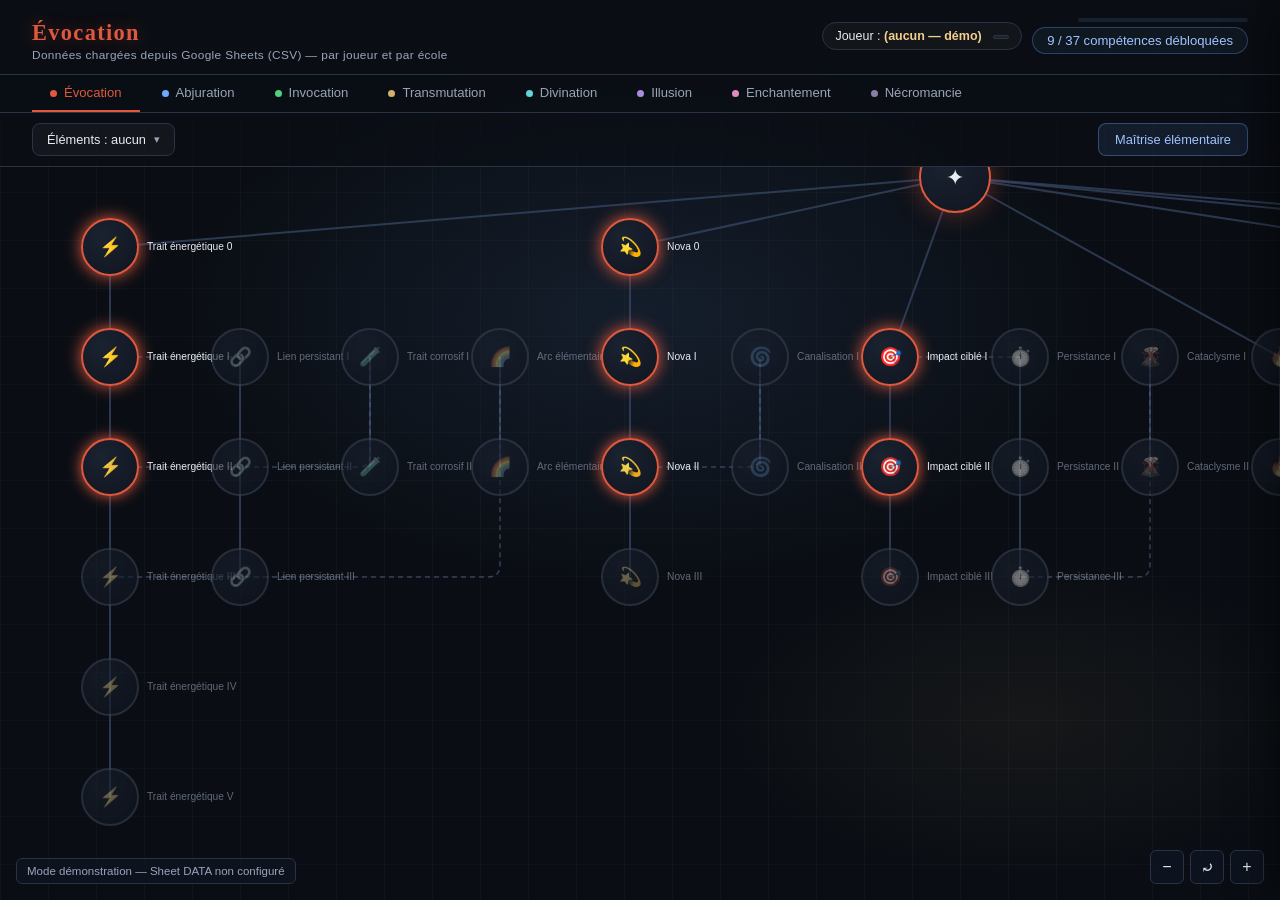
==== index.html @ 25a78785 "Add files via upload" ====
<!DOCTYPE html>
<html lang="fr">
<head>
<meta charset="UTF-8">
<meta name="viewport" content="width=device-width, initial-scale=1.0">
<title>Arbre de compétences — Écoles de magie</title>
<link rel="stylesheet" href="style.css">
</head>

<body>

<div id="app">
  <div id="bg-glow"></div>
  <div id="bg-grid"></div>

  <header>
    <div class="title-block">
      <h1 id="header-title">Écoles de Magie</h1>
      <div class="subtitle">Données chargées depuis Google Sheets (CSV) — par joueur et par école</div>
    </div>
    <div class="right-block">
      <div class="player-chip">
        Joueur : <strong id="player-name">—</strong>
        <span id="player-class-badge"></span>
      </div>
      <div class="points-block">
        <div class="points-bar-wrap"><div class="points-bar-fill" id="points-bar-fill"></div></div>
        <div class="points" id="points-display">— points disponibles</div>
      </div>
    </div>
  </header>

  <div id="school-tabs"></div>

  <div id="element-bar">
    <div id="element-select-wrap">
      <button id="element-select-btn">
        <span id="element-select-label">Éléments : aucun</span>
        <span class="caret">▾</span>
      </button>
      <div id="element-dropdown"></div>
    </div>
    <button id="mastery-toggle-btn">Maîtrise élémentaire</button>
  </div>

  <div id="canvas-wrap">
    <div id="tree-canvas">
      <svg id="links"></svg>
    </div>
  </div>

  <div id="mastery-view"></div>

  <div id="source-status">Chargement des données…</div>

  <div id="zoom-controls">
    <button id="zoom-out" title="Zoom -">−</button>
    <button id="zoom-reset" title="Réinitialiser">⤾</button>
    <button id="zoom-in" title="Zoom +">+</button>
  </div>
</div>

<div id="overlay"></div>

<aside id="panel">
  <button id="panel-close">✕</button>
  <div class="panel-head">
    <div class="panel-rank" id="panel-rank">RANK – —</div>
    <div class="panel-tier" id="panel-tier">Palier —</div>
    <h2 class="panel-title" id="panel-title">—</h2>
  </div>
  <div class="panel-body" id="panel-body"></div>
  <div class="panel-footer" id="panel-footer"></div>
</aside>

<script src="config.js"></script>
<script src="app.js"></script>

</body>
</html>
---- style.css ----
:root{
    --bg-0:#0a0e14;
    --bg-1:#0f1520;
    --line-dim:#2a3344;
    --gold:#d4af6a;
    --gold-bright:#f3cf8e;
    --arcane:#6fa8ff;
    --arcane-glow:#9fc4ff;
    --locked:#3a4253;
    --text-0:#e8ecf3;
    --text-1:#9aa4b8;
    --panel-bg:#10141d;
    --danger:#e08a8a;
  }
  *{box-sizing:border-box;}
  html,body{
    margin:0;
    padding:0;
    background:var(--bg-0);
    color:var(--text-0);
    font-family:'Spectral', Georgia, serif;
    overflow:hidden;
    height:100%;
    width:100%;
  }

  #app{
    position:relative;
    width:100vw;
    height:100vh;
  }

  #bg-glow{
    position:absolute; inset:0;
    background:
      radial-gradient(ellipse 60% 50% at 50% 35%, rgba(111,168,255,0.10), transparent 60%),
      radial-gradient(ellipse 40% 30% at 80% 80%, rgba(212,175,106,0.06), transparent 60%),
      var(--bg-0);
    z-index:0;
    transition:background 0.4s ease;
  }
  #bg-grid{
    position:absolute; inset:0;
    background-image:
      linear-gradient(rgba(255,255,255,0.025) 1px, transparent 1px),
      linear-gradient(90deg, rgba(255,255,255,0.025) 1px, transparent 1px);
    background-size:48px 48px;
    z-index:0;
    pointer-events:none;
  }

  header{
    position:relative;
    z-index:5;
    display:flex;
    align-items:baseline;
    justify-content:space-between;
    padding:18px 32px 0;
    border-bottom:1px solid var(--line-dim);
    background:linear-gradient(to bottom, rgba(10,14,20,0.92), rgba(10,14,20,0.75));
    flex-wrap:wrap;
    gap:10px;
  }
  header .title-block{ display:flex; flex-direction:column; gap:2px; padding-bottom:12px; }
  header h1{
    font-family:'Cinzel', 'Spectral', Georgia, serif;
    font-size:1.4rem;
    letter-spacing:0.06em;
    margin:0;
    color:var(--gold-bright);
    text-shadow:0 0 18px rgba(212,175,106,0.35);
    font-weight:600;
    transition:color 0.3s ease, text-shadow 0.3s ease;
  }
  header .subtitle{
    font-size:0.74rem;
    color:var(--text-1);
    letter-spacing:0.03em;
    font-family:'Inter', sans-serif;
  }
  header .right-block{
    display:flex;
    align-items:center;
    gap:10px;
    padding-bottom:12px;
    flex-wrap:wrap;
  }
  header .player-chip{
    font-family:'Inter', sans-serif;
    font-size:0.78rem;
    color:var(--text-0);
    border:1px solid var(--line-dim);
    padding:6px 12px;
    border-radius:999px;
    background:rgba(255,255,255,0.03);
    white-space:nowrap;
  }
  header .player-chip strong{ color:var(--gold-bright); font-weight:600; }
  #player-class-badge{
    display:inline-block; font-size:0.68rem; color:var(--text-1);
    background:rgba(255,255,255,0.06); border:1px solid var(--line-dim);
    border-radius:4px; padding:1px 7px; margin-left:8px; vertical-align:middle;
  }
  .points-block{ display:flex; flex-direction:column; gap:5px; align-items:flex-end; }
  .points-bar-wrap{ width:170px; height:4px; background:rgba(111,168,255,0.12); border-radius:999px; overflow:hidden; }
  .points-bar-fill{ height:100%; border-radius:999px; background:var(--arcane-glow); transition:width 0.4s ease, background 0.3s ease; width:0%; }
  .points-bar-fill.almost-full{ background:#e0c46a; }
  .points-bar-fill.full{ background:#e08a8a; }
  header .points{
    font-family:'Inter', sans-serif;
    font-size:0.82rem;
    color:var(--arcane-glow);
    border:1px solid rgba(111,168,255,0.3);
    padding:5px 14px;
    border-radius:999px;
    background:rgba(111,168,255,0.06);
    white-space:nowrap;
  }
  header .points.budget-warning{ color:#e0c46a; border-color:rgba(224,196,106,0.4); background:rgba(224,196,106,0.06); }
  header .points.budget-full{ color:#e08a8a; border-color:rgba(224,138,138,0.4); background:rgba(224,138,138,0.06); }

  .node.budget-locked{ opacity:0.4; filter:saturate(0.2); cursor:not-allowed; }
  .node.budget-locked::after{
    content:'🔒'; position:absolute; top:-8px; right:-8px;
    font-size:0.7rem; background:var(--bg-0); border-radius:50%; padding:1px 3px; pointer-events:none;
  }
  .node.budget-locked:hover{ transform:translate(-50%,-50%) scale(1.0) !important; }

  .mj-toast{
    position:fixed; bottom:60px; left:50%; transform:translateX(-50%) translateY(20px);
    background:rgba(15,21,32,0.96); border:1px solid var(--line-dim); color:var(--text-0);
    font-family:'Inter',sans-serif; font-size:0.85rem; padding:10px 20px; border-radius:10px;
    opacity:0; pointer-events:none; transition:opacity 0.2s ease, transform 0.2s ease; z-index:99;
    box-shadow:0 4px 20px rgba(0,0,0,0.5);
  }
  .mj-toast.show{ opacity:1; transform:translateX(-50%) translateY(0); }
  .mj-toast.success{ border-color:rgba(138,200,138,0.5); color:#a8d8a8; }
  .mj-toast.error{ border-color:rgba(224,138,138,0.5); color:#e0b0b0; }
  .mj-toast.warn{ border-color:rgba(212,175,106,0.5); color:#d4c08a; }

  /* School tabs */
  #school-tabs{
    display:flex;
    gap:4px;
    padding:0 32px;
    border-bottom:1px solid var(--line-dim);
    background:rgba(10,14,20,0.85);
    z-index:5;
    position:relative;
    overflow-x:auto;
  }
  .school-tab{
    font-family:'Inter', sans-serif;
    font-size:0.82rem;
    color:var(--text-1);
    padding:10px 18px;
    cursor:pointer;
    border-bottom:2.5px solid transparent;
    white-space:nowrap;
    transition:color 0.2s ease, border-color 0.2s ease;
    user-select:none;
  }
  .school-tab .dot{
    display:inline-block;
    width:7px; height:7px;
    border-radius:50%;
    margin-right:7px;
    vertical-align:middle;
  }
  .school-tab:hover{ color:var(--text-0); }
  .school-tab.active{
    color:var(--text-0);
  }

  /* Element selection bar */
  #element-bar{
    display:flex;
    align-items:center;
    justify-content:space-between;
    gap:12px;
    padding:10px 32px;
    border-bottom:1px solid var(--line-dim);
    background:rgba(10,14,20,0.7);
    position:relative;
    z-index:6;
    flex-wrap:wrap;
  }
  #element-select-wrap{ position:relative; }
  #element-select-btn{
    font-family:'Inter', sans-serif;
    font-size:0.8rem;
    color:var(--text-0);
    background:rgba(255,255,255,0.04);
    border:1px solid var(--line-dim);
    border-radius:8px;
    padding:8px 14px;
    cursor:pointer;
    display:flex;
    align-items:center;
    gap:8px;
  }
  #element-select-btn:hover{ border-color:var(--text-1); }
  #element-select-btn .caret{ font-size:0.7rem; color:var(--text-1); }
  #element-dropdown{
    position:absolute;
    top:calc(100% + 6px);
    left:0;
    min-width:220px;
    background:var(--panel-bg);
    border:1px solid var(--line-dim);
    border-radius:10px;
    box-shadow:0 12px 30px rgba(0,0,0,0.5);
    padding:8px;
    display:none;
    flex-direction:column;
    gap:2px;
    z-index:20;
  }
  #element-dropdown.open{ display:flex; }
  #element-menu-warning{
    font-family:'Inter', sans-serif;
    font-size:0.72rem;
    color:#e08a8a;
    background:rgba(224,138,138,0.1);
    border:1px solid rgba(224,138,138,0.3);
    border-radius:6px;
    padding:7px 10px;
    margin-top:4px;
    display:none;
    line-height:1.4;
  }
  #element-menu-warning.show{ display:block; }
  .element-option{
    display:flex;
    align-items:center;
    gap:10px;
    padding:8px 10px;
    border-radius:6px;
    cursor:pointer;
    font-family:'Inter', sans-serif;
    font-size:0.82rem;
    color:var(--text-0);
    user-select:none;
  }
  .element-option:hover{ background:rgba(255,255,255,0.05); }
  .element-option .dot{
    width:9px; height:9px;
    border-radius:50%;
    flex-shrink:0;
  }
  .element-option .check{
    margin-left:auto;
    width:16px; height:16px;
    border-radius:4px;
    border:1.5px solid var(--line-dim);
    display:flex;
    align-items:center;
    justify-content:center;
    font-size:0.65rem;
    color:transparent;
    flex-shrink:0;
  }
  .element-option.selected .check{
    background:var(--text-0);
    color:var(--bg-0);
    border-color:var(--text-0);
  }

  #mastery-toggle-btn{
    font-family:'Inter', sans-serif;
    font-size:0.8rem;
    color:var(--arcane-glow);
    background:rgba(111,168,255,0.1);
    border:1px solid rgba(111,168,255,0.35);
    border-radius:8px;
    padding:8px 16px;
    cursor:pointer;
    white-space:nowrap;
  }
  #mastery-toggle-btn:hover{ background:rgba(111,168,255,0.18); }
  #mastery-toggle-btn.active{ background:rgba(111,168,255,0.28); color:var(--text-0); }

  /* Mastery view (replaces canvas-wrap when active) */
  #mastery-view{
    display:none;
    position:relative;
    width:100%;
    height:calc(100% - 168px);
    overflow-y:auto;
    z-index:2;
    padding:24px 32px 60px;
  }
  #mastery-view.open{ display:block; }
  #canvas-wrap.hidden{ display:none; }

  .mastery-empty{
    color:var(--text-1);
    font-family:'Inter', sans-serif;
    font-size:0.9rem;
    text-align:center;
    margin-top:60px;
  }

  .mastery-branch-select{
    margin-bottom:22px;
    display:flex;
    align-items:center;
    gap:10px;
    flex-wrap:wrap;
  }
  .mastery-branch-select label{
    font-family:'Inter', sans-serif;
    font-size:0.78rem;
    color:var(--text-1);
  }
  .mastery-branch-select select{
    font-family:'Inter', sans-serif;
    font-size:0.82rem;
    color:var(--text-0);
    background:rgba(255,255,255,0.05);
    border:1px solid var(--line-dim);
    border-radius:6px;
    padding:6px 10px;
  }

  /* ── Navigation des tiers (T0→T1→T2→T3) ── */
  .mst-tier-nav{ display:flex; align-items:center; margin-bottom:22px; padding:14px 0; }
  .mst-tier-nav-item{
    display:flex; flex-direction:column; align-items:center; gap:3px;
    min-width:78px; padding:9px 13px; border-radius:10px;
    border:1.5px solid var(--line-dim); cursor:pointer; position:relative;
    background:rgba(255,255,255,0.02);
    transition:border-color 0.2s ease, box-shadow 0.2s ease, background 0.2s ease;
    user-select:none;
  }
  .mst-tier-nav-item:hover{ background:rgba(255,255,255,0.05); }
  .mst-tier-nav-label{ font-family:'Cinzel',serif; font-size:1rem; font-weight:700; color:var(--text-1); transition:color 0.2s ease; }
  .mst-tier-nav-name{ font-family:'Inter',sans-serif; font-size:0.68rem; color:var(--text-1); white-space:nowrap; }
  .mst-tier-chosen-dot{ position:absolute; top:-5px; right:-5px; width:10px; height:10px; border-radius:50%; border:2px solid var(--bg-0); }
  .mst-tier-connector{ flex:1; height:2px; opacity:0.5; min-width:16px; transition:background 0.3s ease; }

  /* ── Titre du tier actif ── */
  .mst-tier-header{ display:flex; flex-direction:column; gap:5px; margin-bottom:12px; }
  .mst-tier-title{ font-family:'Cinzel','Spectral',Georgia,serif; font-size:1rem; letter-spacing:0.06em; font-weight:600; }
  .mst-tier-intro{ font-family:'Inter',sans-serif; font-size:0.8rem; color:var(--text-1); line-height:1.45; }

  /* ── Diagramme éclaté SVG ── */
  .mst-diagram-wrap{ display:flex; justify-content:center; margin-bottom:18px; }
  .mst-diagram-svg{ width:100%; max-width:620px; height:auto; overflow:visible; }
  .mst-node-svg{ cursor:pointer; transition:opacity 0.15s ease; }
  .mst-node-svg:hover circle{ opacity:0.82; }
  .mst-no-effects{ font-family:'Inter',sans-serif; font-size:0.82rem; color:var(--text-1); text-align:center; padding:20px; }

  /* ── Fiches d'effets ── */
  .mst-effects-row{ display:flex; gap:12px; flex-wrap:wrap; }
  .mst-effect-card{
    flex:1 1 200px; min-width:180px; background:rgba(255,255,255,0.02);
    border:1.5px solid var(--line-dim); border-radius:10px; padding:13px 15px;
    cursor:pointer; transition:border-color 0.15s ease, background 0.15s ease;
  }
  .mst-effect-card:hover{ background:rgba(255,255,255,0.04); }
  .mst-effect-name{
    font-family:'Inter',sans-serif; font-weight:700; font-size:0.85rem;
    color:var(--text-0); margin-bottom:7px; display:flex; align-items:center; gap:7px; flex-wrap:wrap;
  }
  .mst-effect-emoji{ font-size:1rem; }
  .mst-effect-icon-img{
    width:20px; height:20px; object-fit:contain;
    border-radius:4px; vertical-align:middle;
  }
  .mst-effect-branche{
    font-family:'Inter',sans-serif; font-size:0.68rem;
    color:var(--arcane-glow); background:rgba(111,168,255,0.08);
    border:1px solid rgba(111,168,255,0.25); border-radius:5px;
    padding:2px 8px; margin-bottom:8px; display:inline-block;
  }
  .mst-chosen-badge{ font-size:0.62rem; font-weight:700; padding:1px 7px; border-radius:999px; color:#0a0e14; }
  .mst-effect-desc{ font-family:'Inter',sans-serif; font-size:0.78rem; color:var(--text-0); line-height:1.5; opacity:0.9; }
  .mst-regle{
    font-family:'Inter',sans-serif; font-size:0.74rem; color:var(--text-1);
    font-style:italic; text-align:center; margin-top:16px; padding-top:14px; border-top:1px solid var(--line-dim);
  }

  #canvas-wrap{
    position:relative;
    width:100%;
    height:calc(100% - 168px);
    overflow:auto;
    z-index:2;
    cursor:grab;
  }
  #canvas-wrap.dragging{cursor:grabbing;}

  #tree-canvas{
    position:relative;
    transform-origin:0 0;
  }

  svg#links{
    position:absolute;
    top:0; left:0;
    overflow:visible;
    pointer-events:none;
    z-index:1;
  }
  .link-line{
    stroke:var(--line-dim);
    stroke-width:2.5;
    fill:none;
    transition:stroke 0.25s ease, opacity 0.25s ease;
  }
  .link-line.unlocked{ stroke:var(--gold); opacity:0.85; }
  .link-line.available{ stroke:var(--arcane); opacity:0.55; stroke-dasharray:5 5; }

  .link-line{
    stroke:var(--line-dim);
    stroke-width:2;
    fill:none;
    opacity:0.85;
  }
  .link-line.fork{
    opacity:0.55;
  }

  .node{
    position:absolute;
    width:58px;
    height:58px;
    border-radius:50%;
    display:flex;
    align-items:center;
    justify-content:center;
    background:radial-gradient(circle at 35% 30%, #1b2230, var(--bg-1));
    border:2px solid var(--locked);
    cursor:pointer;
    z-index:3;
    transition:transform 0.15s ease, border-color 0.2s ease, box-shadow 0.2s ease;
    font-family:'Inter', sans-serif;
  }
  .node:hover{ transform:translate(-50%,-50%) scale(1.12) !important; z-index:4; }
  .node .icon{
    font-size:1.15rem;
    filter:grayscale(0.6) brightness(0.7);
    transition:filter 0.2s ease;
    pointer-events:none;
    display:flex;
    align-items:center;
    justify-content:center;
  }
  .node .node-icon-img{
    width:36px;
    height:36px;
    object-fit:contain;
    border-radius:4px;
    filter:grayscale(0.5) brightness(0.75);
    transition:filter 0.2s ease;
    pointer-events:none;
    display:block;
  }
  .node.unlocked .node-icon-img,
  .node.available .node-icon-img,
  .node.root .node-icon-img{
    filter:none;
  }
  .node.locked .node-icon-img{
    filter:grayscale(0.8) brightness(0.5);
  }
  .node .node-label{
    position:absolute;
    top:50%;
    left:calc(100% + 10px);
    transform:translateY(-50%);
    width:108px;
    text-align:left;
    font-size:0.64rem;
    line-height:1.25;
    color:var(--text-1);
    pointer-events:none;
    white-space:normal;
  }

  .node.root{ width:72px; height:72px; }
  .node.root .icon{ filter:none; font-size:1.4rem; }
  .node.school-root .node-label{ display:none; }

  .node.unlocked{ border-color:var(--branche-color, var(--gold)); box-shadow:0 0 16px var(--branche-color, rgba(212,175,106,0.3)); }
  .node.unlocked .icon{ filter:none; }
  .node.unlocked .node-label{ color:var(--text-0); }

  .node.available{ border-color:var(--branche-color, var(--arcane)); box-shadow:0 0 14px var(--branche-color, rgba(111,168,255,0.35)); animation:pulse-available 2.4s ease-in-out infinite; }
  .node.available .icon{ filter:grayscale(0.15) brightness(0.95); }
  .node.available .node-label{ color:var(--text-0); }

  .node.locked{ opacity:0.6; }

  @keyframes pulse-available{
    0%,100%{ box-shadow:0 0 12px var(--branche-color, rgba(111,168,255,0.3)); }
    50%{ box-shadow:0 0 20px var(--branche-color, rgba(111,168,255,0.55)); }
  }

  /* Side panel (single skill detail) */
  #panel{
    position:fixed;
    top:0; right:0;
    height:100%;
    width:340px;
    background:var(--panel-bg);
    border-left:1px solid var(--line-dim);
    transform:translateX(100%);
    transition:transform 0.28s cubic-bezier(.2,.8,.2,1);
    z-index:10;
    display:flex;
    flex-direction:column;
    box-shadow:-12px 0 40px rgba(0,0,0,0.45);
  }
  #panel.open{ transform:translateX(0); }
  #panel .panel-head{ padding:26px 24px 16px; border-bottom:1px solid var(--line-dim); }
  #panel .panel-tier{
    font-family:'Inter', sans-serif; font-size:0.7rem; letter-spacing:0.12em;
    text-transform:uppercase; color:var(--text-1); margin-bottom:6px;
  }
  #panel .panel-rank{
    font-family:'Cinzel','Spectral',Georgia,serif;
    font-size:1.05rem;
    letter-spacing:0.08em;
    color:#a98ce0;
    text-align:center;
    margin:0 0 6px;
  }
  #panel .panel-title{ font-family:'Cinzel','Spectral',Georgia,serif; font-size:1.3rem; color:var(--gold-bright); margin:0; }
  #panel .panel-body{
    padding:20px 24px; overflow-y:auto; flex:1;
    font-family:'Inter', sans-serif; font-size:0.9rem; line-height:1.55; color:var(--text-0);
  }
  #panel .rank-description{
    font-size:0.92rem;
    line-height:1.65;
    color:var(--text-0);
    margin:0 0 16px;
  }
  #panel .rank-stats{
    display:flex;
    flex-direction:column;
    gap:5px;
    margin:14px 0;
  }
  #panel .rank-stat-line{
    font-size:0.86rem;
    color:var(--text-0);
  }
  #panel .rank-stat-line .arrow{ color:var(--text-1); margin-right:6px; }
  #panel .rank-stat-line .stat-label{ font-weight:600; }
  #panel .rank-special{
    margin-top:16px;
    padding:12px 14px;
    border-radius:8px;
    font-size:0.86rem;
    line-height:1.55;
    background:rgba(224,138,192,0.08);
    border:1px solid rgba(224,138,192,0.3);
  }
  #panel .elemental-effects-block{
    margin-top:16px;
    padding:12px 14px;
    border-radius:8px;
    background:color-mix(in srgb, var(--ec-color, #9aa4b8) 8%, transparent);
    border:1px solid color-mix(in srgb, var(--ec-color, #9aa4b8) 35%, transparent);
  }
  #panel .elemental-effects-title{
    font-size:0.7rem;
    text-transform:uppercase;
    letter-spacing:0.08em;
    margin-bottom:8px;
    font-weight:700;
  }
  #panel .elemental-effect-line{
    font-size:0.82rem;
    line-height:1.5;
    margin-bottom:6px;
    color:var(--text-0);
  }
  #panel .elemental-effect-line .ee-tier{
    display:inline-block;
    font-size:0.62rem;
    color:var(--text-1);
    border:1px solid var(--line-dim);
    border-radius:4px;
    padding:0 5px;
    margin-right:6px;
    vertical-align:middle;
  }
  #panel .elemental-effect-line .ee-name{
    font-weight:700;
    text-decoration:underline;
  }
  mark.color-element{ background:none; color:#d68ae0; font-style:italic; font-weight:600; }
  mark.color-feu{ background:none; color:#e0593f; font-style:italic; font-weight:600; }
  mark.color-glace{ background:none; color:#6fa8ff; font-style:italic; font-weight:600; }
  mark.color-froid{ background:none; color:#6fa8ff; font-style:italic; font-weight:600; }
  mark.color-foudre{ background:none; color:#e0d65f; font-style:italic; font-weight:600; }
  mark.color-ombre{ background:none; color:#a99bd1; font-style:italic; font-weight:600; }
  mark.color-lumiere{ background:none; color:#f3e6a8; font-style:italic; font-weight:600; }
  mark.color-necrotique{ background:none; color:#7ea85a; font-style:italic; font-weight:600; }
  mark.color-nature{ background:none; color:#5fd685; font-style:italic; font-weight:600; }
  mark.color-soin{ background:none; color:#4fd17e; font-style:italic; font-weight:600; }
  mark.color-poison{ background:none; color:#8fd14f; font-style:italic; font-weight:600; }
  mark.color-acide{ background:none; color:#8fd14f; font-style:italic; font-weight:600; }
  mark.color-special{ background:none; color:#e08ac0; font-weight:700; }
  mark.color-physique{ background:none; color:#7ab8d4; font-weight:600; }
  mark.color-danger{ background:none; color:#e0593f; font-weight:700; }
  #panel .stat-row{
    display:flex; justify-content:space-between; padding:8px 0;
    border-bottom:1px solid rgba(255,255,255,0.06); font-size:0.85rem;
  }
  #panel .stat-row .label{ color:var(--text-1); }
  #panel .effects-block{
    margin-top:14px;
    padding:12px 14px;
    background:rgba(111,168,255,0.06);
    border:1px solid rgba(111,168,255,0.2);
    border-radius:8px;
    font-size:0.84rem;
  }
  #panel .effects-block .effects-label{
    font-size:0.68rem; text-transform:uppercase; letter-spacing:0.08em;
    color:var(--arcane-glow); margin-bottom:6px;
  }
  #panel .status-chip{
    display:inline-block; margin-top:14px; padding:5px 12px; border-radius:999px;
    font-size:0.72rem; letter-spacing:0.04em; font-family:'Inter',sans-serif;
  }
  .status-chip.unlocked{ background:rgba(212,175,106,0.15); color:var(--gold-bright); border:1px solid rgba(212,175,106,0.4); }
  .status-chip.available{ background:rgba(111,168,255,0.15); color:var(--arcane-glow); border:1px solid rgba(111,168,255,0.4); }
  .status-chip.locked{ background:rgba(255,255,255,0.05); color:var(--text-1); border:1px solid var(--line-dim); }

  #panel .panel-footer{ padding:18px 24px 24px; border-top:1px solid var(--line-dim); display:flex; flex-direction:column; gap:10px; }
  #panel a.slide-link{
    display:flex; align-items:center; justify-content:center; gap:8px;
    width:100%; padding:11px; border-radius:8px;
    text-decoration:none; font-family:'Inter',sans-serif; font-size:0.85rem;
    cursor:pointer; border:1px solid rgba(111,168,255,0.35);
    background:rgba(111,168,255,0.12); color:var(--arcane-glow);
    transition:background 0.2s ease;
  }
  #panel a.slide-link:hover{ background:rgba(111,168,255,0.22); }

  #panel-close{
    position:absolute; top:20px; right:18px; background:none; border:none;
    color:var(--text-1); font-size:1.3rem; cursor:pointer; line-height:1;
  }
  #panel-close:hover{ color:var(--text-0); }

  #overlay{
    position:fixed; inset:0; background:rgba(0,0,0,0.35);
    opacity:0; pointer-events:none; transition:opacity 0.25s ease; z-index:9;
  }
  #overlay.open{ opacity:1; pointer-events:auto; }

  #source-status{
    position:fixed; bottom:16px; left:16px; z-index:6;
    font-family:'Inter',sans-serif; font-size:0.72rem; color:var(--text-1);
    background:rgba(15,21,32,0.85); border:1px solid var(--line-dim);
    border-radius:6px; padding:6px 10px; max-width:50vw;
  }

  #zoom-controls{ position:fixed; bottom:16px; right:16px; z-index:6; display:flex; gap:6px; }
  #zoom-controls button{
    width:34px; height:34px; border-radius:6px; border:1px solid var(--line-dim);
    background:rgba(15,21,32,0.85); color:var(--text-0); font-size:1rem; cursor:pointer;
  }
  #zoom-controls button:hover{ border-color:var(--arcane); color:var(--arcane-glow); }

  @media (max-width: 720px){
    #panel{ width:100%; }
    header h1{ font-size:1.1rem; }
    header .subtitle{ display:none; }
  }
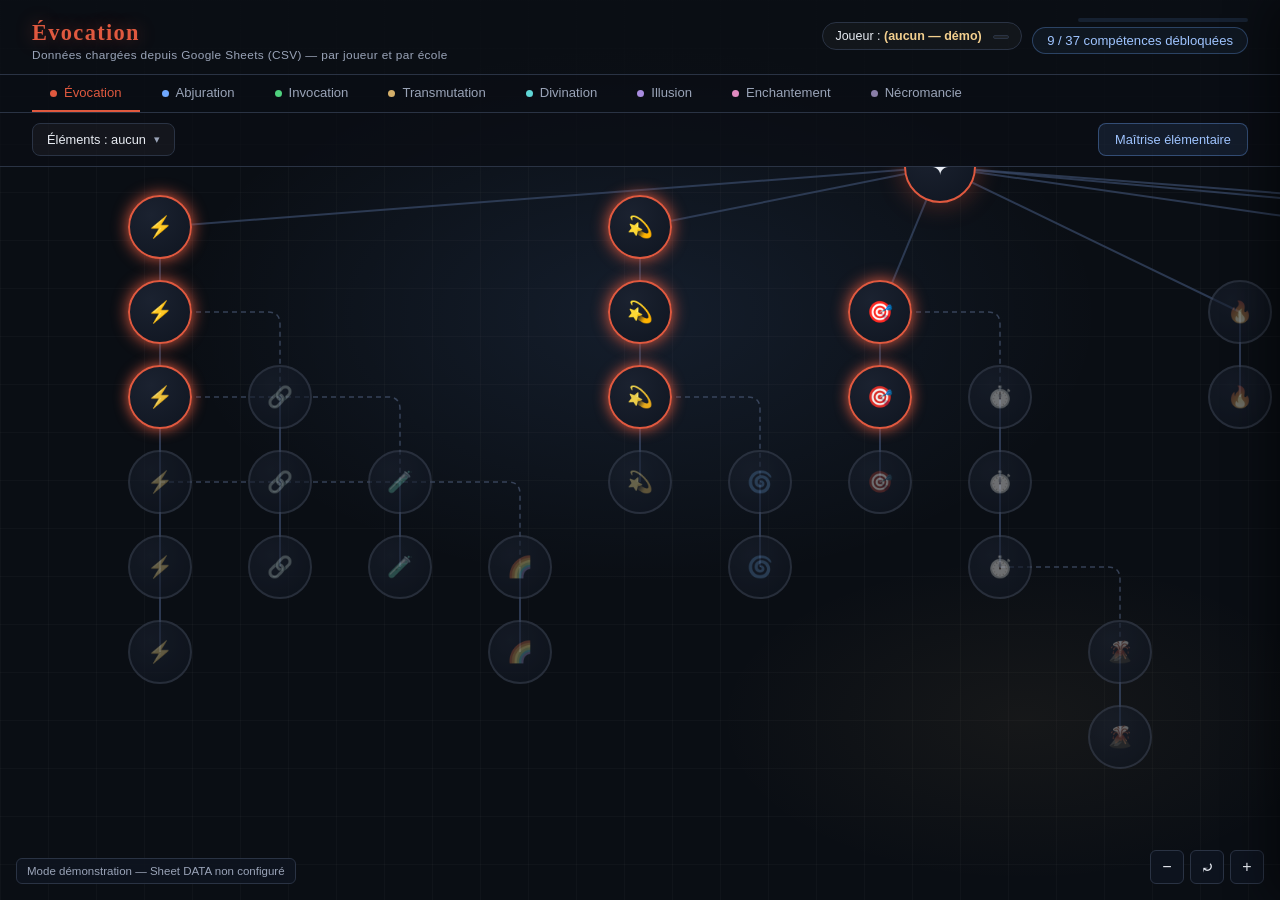
==== commit f39fa5b9: "Add files via upload" ====
--- a/index.html
+++ b/index.html
@@ -65,9 +65,12 @@
 <aside id="panel">
   <button id="panel-close">✕</button>
   <div class="panel-head">
-    <div class="panel-rank" id="panel-rank">RANK – —</div>
-    <div class="panel-tier" id="panel-tier">Palier —</div>
-    <h2 class="panel-title" id="panel-title">—</h2>
+    <div class="panel-head-text">
+      <div class="panel-rank" id="panel-rank">RANK – —</div>
+      <div class="panel-tier" id="panel-tier">Palier —</div>
+      <h2 class="panel-title" id="panel-title">—</h2>
+    </div>
+    <div class="panel-icon" id="panel-icon"></div>
   </div>
   <div class="panel-body" id="panel-body"></div>
   <div class="panel-footer" id="panel-footer"></div>
--- a/style.css
+++ b/style.css
@@ -424,35 +424,39 @@
 
   .node{
     position:absolute;
-    width:58px;
-    height:58px;
+    width:64px;
+    height:64px;
     border-radius:50%;
     display:flex;
     align-items:center;
     justify-content:center;
     background:radial-gradient(circle at 35% 30%, #1b2230, var(--bg-1));
-    border:2px solid var(--locked);
+    border:2.5px solid var(--locked);
     cursor:pointer;
     z-index:3;
     transition:transform 0.15s ease, border-color 0.2s ease, box-shadow 0.2s ease;
     font-family:'Inter', sans-serif;
+    overflow:hidden;
   }
   .node:hover{ transform:translate(-50%,-50%) scale(1.12) !important; z-index:4; }
   .node .icon{
-    font-size:1.15rem;
+    font-size:1.3rem;
     filter:grayscale(0.6) brightness(0.7);
     transition:filter 0.2s ease;
     pointer-events:none;
+    /* Remplir tout le cercle quand c'est une image */
+    position:absolute;
+    top:0; left:0; right:0; bottom:0;
     display:flex;
     align-items:center;
     justify-content:center;
   }
   .node .node-icon-img{
-    width:36px;
-    height:36px;
-    object-fit:contain;
-    border-radius:4px;
-    filter:grayscale(0.5) brightness(0.75);
+    width:100%;
+    height:100%;
+    object-fit:cover;
+    border-radius:50%;
+    filter:grayscale(0.4) brightness(0.8);
     transition:filter 0.2s ease;
     pointer-events:none;
     display:block;
@@ -463,7 +467,7 @@
     filter:none;
   }
   .node.locked .node-icon-img{
-    filter:grayscale(0.8) brightness(0.5);
+    filter:grayscale(0.7) brightness(0.65) contrast(1.1);
   }
   .node .node-label{
     position:absolute;
@@ -514,7 +518,29 @@
     box-shadow:-12px 0 40px rgba(0,0,0,0.45);
   }
   #panel.open{ transform:translateX(0); }
-  #panel .panel-head{ padding:26px 24px 16px; border-bottom:1px solid var(--line-dim); }
+  #panel .panel-head{
+    padding:26px 24px 16px;
+    border-bottom:1px solid var(--line-dim);
+    display:flex;
+    align-items:flex-start;
+    gap:14px;
+  }
+  #panel .panel-head-text{ flex:1; }
+  #panel .panel-icon{
+    width:68px; height:68px; flex-shrink:0;
+    border-radius:50%; overflow:hidden;
+    border:2.5px solid var(--gold);
+    background:radial-gradient(circle at 35% 30%, #1b2230, #0f1520);
+    display:flex; align-items:center; justify-content:center;
+    box-shadow:0 0 16px rgba(212,175,106,0.2);
+    font-size:1.6rem;
+  }
+  #panel .panel-icon img{
+    width:100%; height:100%;
+    object-fit:cover; border-radius:50%;
+    display:block;
+  }
+  #panel .panel-icon:empty{ display:none; }
   #panel .panel-tier{
     font-family:'Inter', sans-serif; font-size:0.7rem; letter-spacing:0.12em;
     text-transform:uppercase; color:var(--text-1); margin-bottom:6px;
@@ -608,6 +634,19 @@
   mark.color-special{ background:none; color:#e08ac0; font-weight:700; }
   mark.color-physique{ background:none; color:#7ab8d4; font-weight:600; }
   mark.color-danger{ background:none; color:#e0593f; font-weight:700; }
+
+  /* Référence de sort [Lien persistant I+] */
+  .spell-ref{
+    color:#d4af6a;
+    font-weight:700;
+    font-style:normal;
+    background:rgba(212,175,106,0.1);
+    border:1px solid rgba(212,175,106,0.25);
+    border-radius:4px;
+    padding:0 5px;
+    font-size:0.92em;
+    white-space:nowrap;
+  }
   #panel .stat-row{
     display:flex; justify-content:space-between; padding:8px 0;
     border-bottom:1px solid rgba(255,255,255,0.06); font-size:0.85rem;
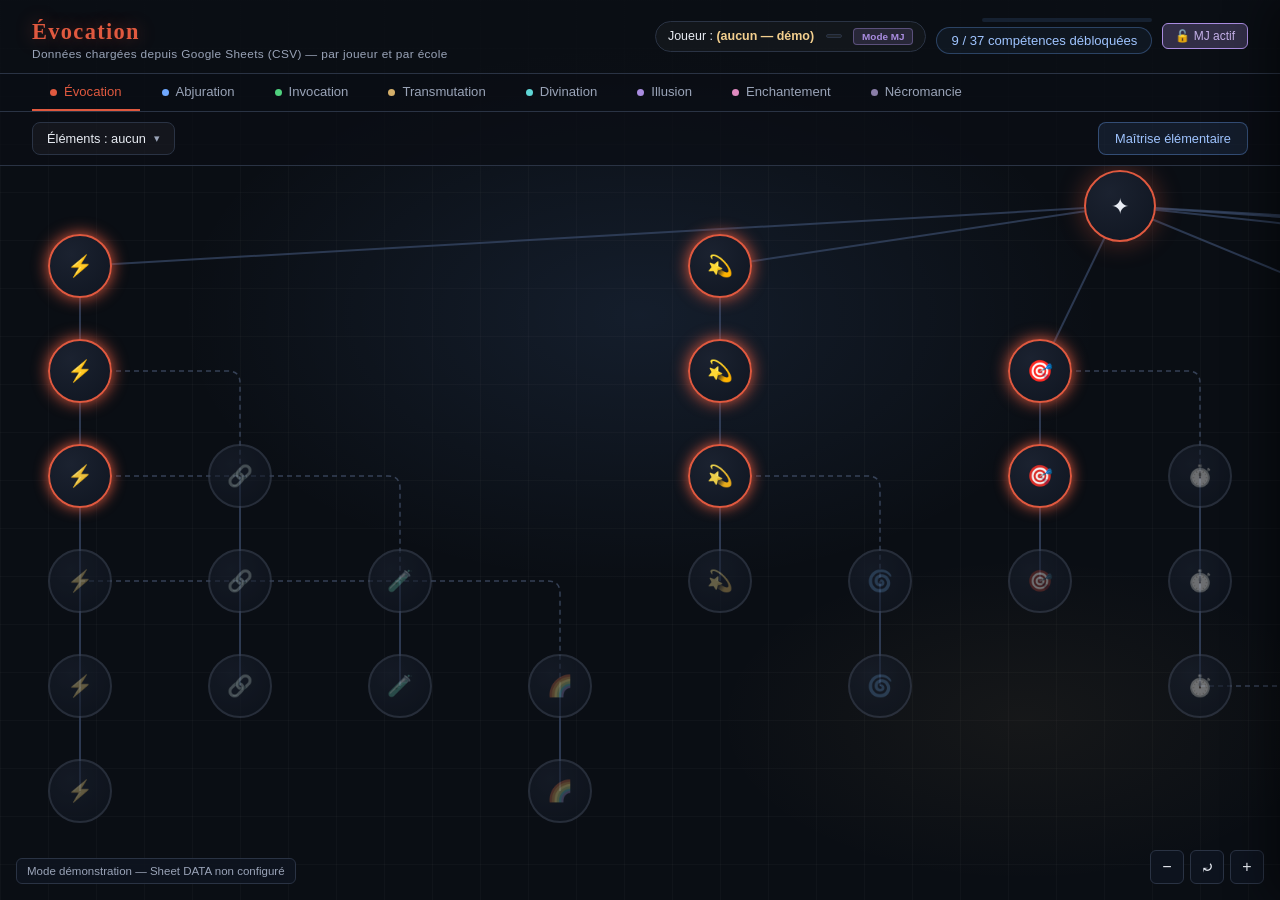
==== commit da46d8dc: "Add files via upload" ====
--- a/index.html
+++ b/index.html
@@ -22,11 +22,13 @@
       <div class="player-chip">
         Joueur : <strong id="player-name">—</strong>
         <span id="player-class-badge"></span>
+        <span id="mode-badge" class="mode-badge">Joueur</span>
       </div>
       <div class="points-block">
         <div class="points-bar-wrap"><div class="points-bar-fill" id="points-bar-fill"></div></div>
         <div class="points" id="points-display">— points disponibles</div>
       </div>
+      <button id="mj-login-btn" class="mj-login-btn" title="Accès Maître du Jeu">🔐 MJ</button>
     </div>
   </header>
 
--- a/style.css
+++ b/style.css
@@ -100,6 +100,30 @@
     display:inline-block; font-size:0.68rem; color:var(--text-1);
     background:rgba(255,255,255,0.06); border:1px solid var(--line-dim);
     border-radius:4px; padding:1px 7px; margin-left:8px; vertical-align:middle;
+  }
+  .mode-badge{
+    display:inline-block; font-size:0.62rem; font-weight:600;
+    padding:2px 8px; border-radius:4px; margin-left:8px; vertical-align:middle;
+    background:rgba(111,168,255,0.12); border:1px solid rgba(111,168,255,0.3);
+    color:var(--arcane-glow);
+  }
+  .mode-badge.mj{
+    background:rgba(169,140,224,0.15); border-color:rgba(169,140,224,0.4);
+    color:#a98ce0;
+  }
+  .mj-login-btn{
+    font-family:'Inter',sans-serif; font-size:0.75rem;
+    background:rgba(169,140,224,0.1); border:1px solid rgba(169,140,224,0.3);
+    color:#a98ce0; border-radius:6px; padding:5px 12px; cursor:pointer;
+    transition:background 0.15s ease, border-color 0.15s ease;
+    white-space:nowrap;
+  }
+  .mj-login-btn:hover{
+    background:rgba(169,140,224,0.2); border-color:rgba(169,140,224,0.5);
+  }
+  .mj-login-btn.active{
+    background:rgba(169,140,224,0.25); color:#c4b0e8;
+    border-color:#a98ce0;
   }
   .points-block{ display:flex; flex-direction:column; gap:5px; align-items:flex-end; }
   .points-bar-wrap{ width:170px; height:4px; background:rgba(111,168,255,0.12); border-radius:999px; overflow:hidden; }
@@ -347,8 +371,20 @@
   /* ── Diagramme éclaté SVG ── */
   .mst-diagram-wrap{ display:flex; justify-content:center; margin-bottom:18px; }
   .mst-diagram-svg{ width:100%; max-width:620px; height:auto; overflow:visible; }
+  .mst-groups-wrap{
+    display:flex; flex-wrap:wrap; gap:24px; justify-content:center;
+    padding:10px 0;
+  }
+  .mst-group-block{
+    flex:1 1 320px; max-width:440px;
+    display:flex; flex-direction:column; align-items:center; gap:10px;
+  }
+  .mst-group-block .mst-diagram-svg{ max-width:400px; }
+  .mst-group-block .mst-effect-card{ width:100%; }
   .mst-node-svg{ cursor:pointer; transition:opacity 0.15s ease; }
   .mst-node-svg:hover circle{ opacity:0.82; }
+  .mst-node-label{ opacity:0; transition:opacity 0.2s ease; pointer-events:none; }
+  .mst-node-svg:hover .mst-node-label{ opacity:1; }
   .mst-no-effects{ font-family:'Inter',sans-serif; font-size:0.82rem; color:var(--text-1); text-align:center; padding:20px; }
 
   /* ── Fiches d'effets ── */
@@ -373,6 +409,12 @@
     color:var(--arcane-glow); background:rgba(111,168,255,0.08);
     border:1px solid rgba(111,168,255,0.25); border-radius:5px;
     padding:2px 8px; margin-bottom:8px; display:inline-block;
+  }
+  .mst-effect-school{
+    font-family:'Inter',sans-serif; font-size:0.68rem;
+    color:#a98ce0; background:rgba(169,140,224,0.08);
+    border:1px solid rgba(169,140,224,0.25); border-radius:5px;
+    padding:2px 8px; margin-bottom:4px; display:inline-block;
   }
   .mst-chosen-badge{ font-size:0.62rem; font-weight:700; padding:1px 7px; border-radius:999px; color:#0a0e14; }
   .mst-effect-desc{ font-family:'Inter',sans-serif; font-size:0.78rem; color:var(--text-0); line-height:1.5; opacity:0.9; }
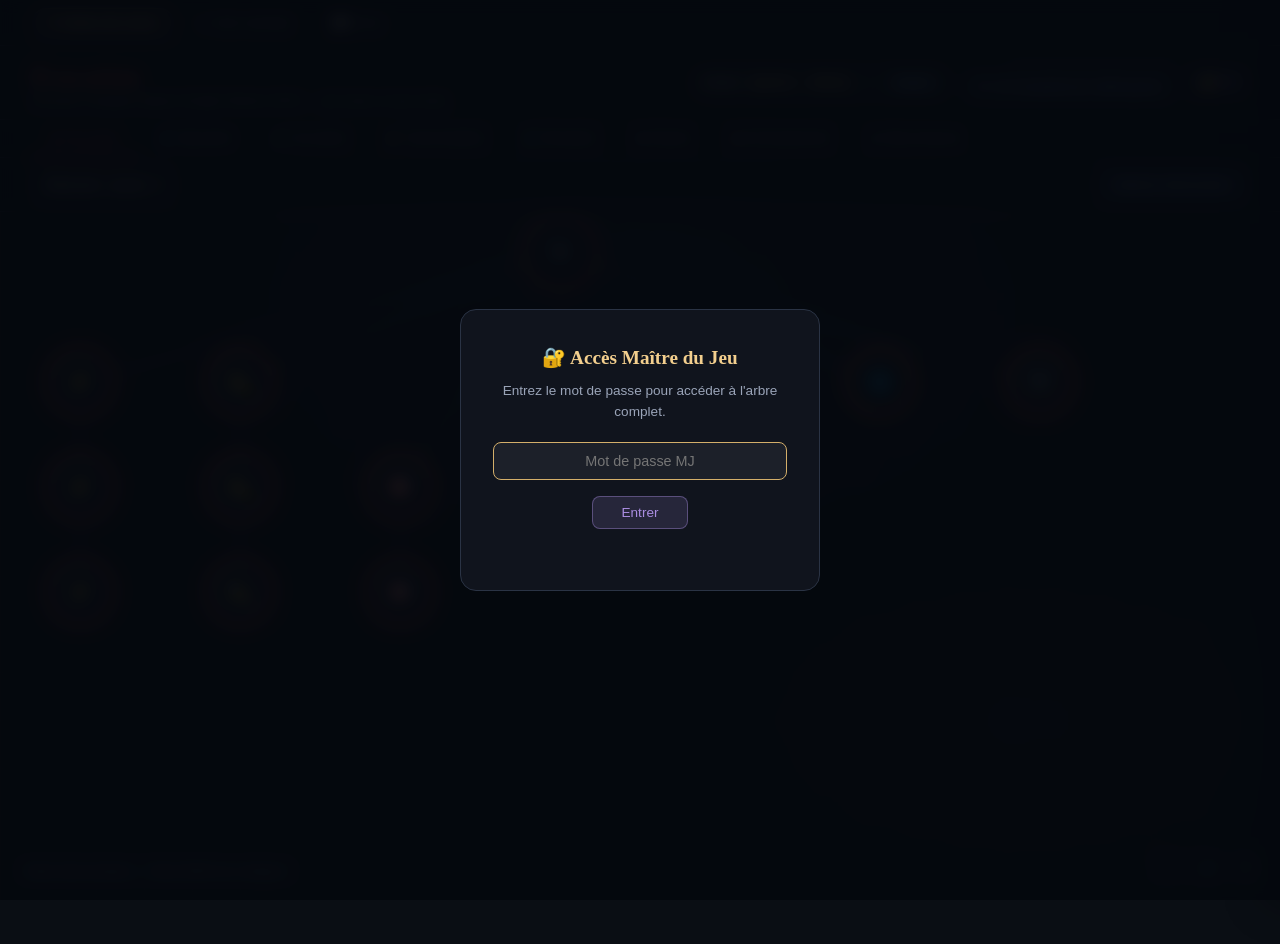
==== commit 79d1413a: "Add files via upload Navigation" ====
--- a/index.html
+++ b/index.html
@@ -2,84 +2,15 @@
 <html lang="fr">
 <head>
 <meta charset="UTF-8">
-<meta name="viewport" content="width=device-width, initial-scale=1.0">
-<title>Arbre de compétences — Écoles de magie</title>
-<link rel="stylesheet" href="style.css">
+<!-- L'arbre de sorts vit maintenant dans magie.html (harmonie avec martial.html / dons.html).
+     Ce fichier reste comme REDIRECTION : GitHub Pages sert index.html sur l'URL racine,
+     donc le supprimer donnerait un 404 sur https://<user>.github.io/<repo>/ -->
+<meta http-equiv="refresh" content="0; url=magie.html">
+<link rel="canonical" href="magie.html">
+<title>Arbre de compétences</title>
+<script>location.replace('magie.html');</script>
 </head>
-
 <body>
-
-<div id="app">
-  <div id="bg-glow"></div>
-  <div id="bg-grid"></div>
-
-  <header>
-    <div class="title-block">
-      <h1 id="header-title">Écoles de Magie</h1>
-      <div class="subtitle">Données chargées depuis Google Sheets (CSV) — par joueur et par école</div>
-    </div>
-    <div class="right-block">
-      <div class="player-chip">
-        Joueur : <strong id="player-name">—</strong>
-        <span id="player-class-badge"></span>
-        <span id="mode-badge" class="mode-badge">Joueur</span>
-      </div>
-      <div class="points-block">
-        <div class="points-bar-wrap"><div class="points-bar-fill" id="points-bar-fill"></div></div>
-        <div class="points" id="points-display">— points disponibles</div>
-      </div>
-      <button id="mj-login-btn" class="mj-login-btn" title="Accès Maître du Jeu">🔐 MJ</button>
-    </div>
-  </header>
-
-  <div id="school-tabs"></div>
-
-  <div id="element-bar">
-    <div id="element-select-wrap">
-      <button id="element-select-btn">
-        <span id="element-select-label">Éléments : aucun</span>
-        <span class="caret">▾</span>
-      </button>
-      <div id="element-dropdown"></div>
-    </div>
-    <button id="mastery-toggle-btn">Maîtrise élémentaire</button>
-  </div>
-
-  <div id="canvas-wrap">
-    <div id="tree-canvas">
-      <svg id="links"></svg>
-    </div>
-  </div>
-
-  <div id="mastery-view"></div>
-
-  <div id="source-status">Chargement des données…</div>
-
-  <div id="zoom-controls">
-    <button id="zoom-out" title="Zoom -">−</button>
-    <button id="zoom-reset" title="Réinitialiser">⤾</button>
-    <button id="zoom-in" title="Zoom +">+</button>
-  </div>
-</div>
-
-<div id="overlay"></div>
-
-<aside id="panel">
-  <button id="panel-close">✕</button>
-  <div class="panel-head">
-    <div class="panel-head-text">
-      <div class="panel-rank" id="panel-rank">RANK – —</div>
-      <div class="panel-tier" id="panel-tier">Palier —</div>
-      <h2 class="panel-title" id="panel-title">—</h2>
-    </div>
-    <div class="panel-icon" id="panel-icon"></div>
-  </div>
-  <div class="panel-body" id="panel-body"></div>
-  <div class="panel-footer" id="panel-footer"></div>
-</aside>
-
-<script src="config.js"></script>
-<script src="app.js"></script>
-
+<p>Redirection vers <a href="magie.html">l'arbre de sorts</a>…</p>
 </body>
-</html>+</html>
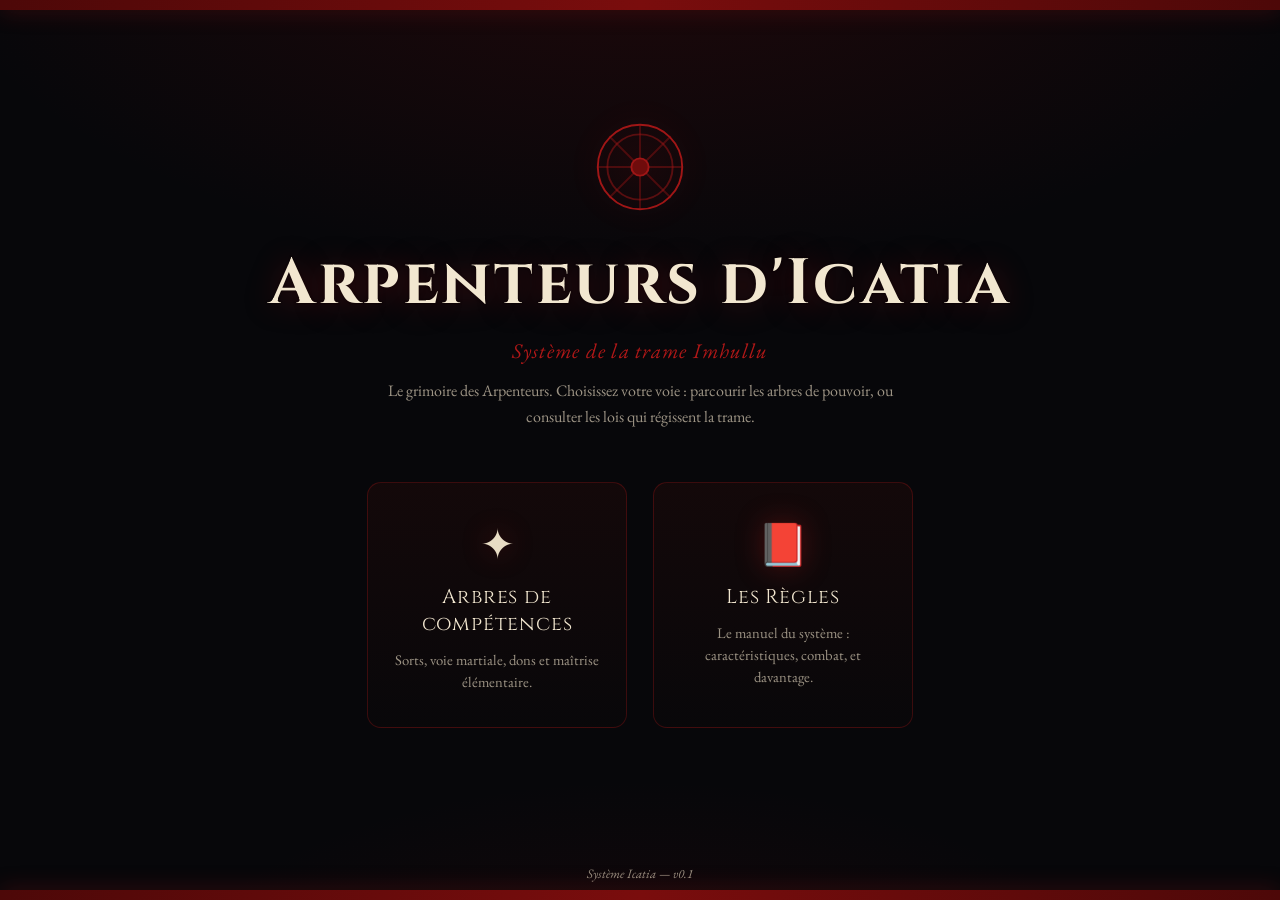
==== commit a156b6be: "Add files via upload" ====
--- a/index.html
+++ b/index.html
@@ -2,15 +2,76 @@
 <html lang="fr">
 <head>
 <meta charset="UTF-8">
-<!-- L'arbre de sorts vit maintenant dans magie.html (harmonie avec martial.html / dons.html).
-     Ce fichier reste comme REDIRECTION : GitHub Pages sert index.html sur l'URL racine,
-     donc le supprimer donnerait un 404 sur https://<user>.github.io/<repo>/ -->
-<meta http-equiv="refresh" content="0; url=magie.html">
-<link rel="canonical" href="magie.html">
-<title>Arbre de compétences</title>
-<script>location.replace('magie.html');</script>
+<meta name="viewport" content="width=device-width, initial-scale=1.0">
+<title>Arpenteurs d'Icatia</title>
+<link rel="preconnect" href="https://fonts.googleapis.com">
+<link href="https://fonts.googleapis.com/css2?family=Cinzel:wght@500;600;700&family=EB+Garamond:ital@0;1&display=swap" rel="stylesheet">
+<style>
+  :root{
+    --blood:#7a0d0d; --blood-bright:#b01818; --blood-glow:rgba(176,24,24,0.35);
+    --ink:#07070a; --parch:#e7dcc4; --parch-dim:#9c9384; --edge:rgba(176,24,24,0.30);
+  }
+  *{ box-sizing:border-box; margin:0; padding:0; }
+  html,body{ height:100%; }
+  body{
+    font-family:'EB Garamond', Georgia, serif;
+    background:
+      radial-gradient(1200px 600px at 50% -10%, rgba(122,13,13,0.22), transparent 60%),
+      radial-gradient(900px 500px at 50% 120%, rgba(122,13,13,0.16), transparent 60%),
+      var(--ink);
+    color:var(--parch); min-height:100%;
+    display:flex; flex-direction:column; position:relative; overflow-x:hidden;
+  }
+  body::before, body::after{
+    content:""; position:fixed; left:0; right:0; height:10px; z-index:5;
+    background:linear-gradient(90deg, #4d0808, var(--blood), #4d0808);
+    box-shadow:0 0 22px var(--blood-glow);
+  }
+  body::before{ top:0; } body::after{ bottom:0; }
+  .wrap{ flex:1; display:flex; flex-direction:column; align-items:center; justify-content:center; padding:60px 24px; text-align:center; }
+  .sigil{ width:96px; height:96px; margin-bottom:26px; opacity:0.9; filter:drop-shadow(0 0 18px var(--blood-glow)); }
+  h1{ font-family:'Cinzel', serif; font-weight:700; font-size:clamp(2.4rem, 6vw, 4rem); letter-spacing:0.04em; color:#f2e7d0; text-shadow:0 2px 30px var(--blood-glow), 0 0 2px #000; }
+  .sub{ font-style:italic; color:var(--blood-bright); margin-top:10px; font-size:clamp(1rem,2.4vw,1.3rem); letter-spacing:0.06em; }
+  .tagline{ color:var(--parch-dim); margin-top:14px; max-width:560px; line-height:1.6; }
+  .doors{ display:flex; gap:26px; margin-top:52px; flex-wrap:wrap; justify-content:center; }
+  .door{
+    display:flex; flex-direction:column; align-items:center; gap:12px; width:260px; padding:34px 26px;
+    text-decoration:none; color:var(--parch);
+    background:linear-gradient(180deg, rgba(30,10,10,0.55), rgba(10,8,10,0.55));
+    border:1px solid var(--edge); border-radius:14px;
+    transition:transform .18s ease, box-shadow .18s ease, border-color .18s ease; position:relative;
+  }
+  .door:hover{ transform:translateY(-6px); border-color:var(--blood-bright); box-shadow:0 14px 44px rgba(0,0,0,0.6), 0 0 30px var(--blood-glow); }
+  .door .glyph{ font-size:2.6rem; filter:drop-shadow(0 0 14px var(--blood-glow)); }
+  .door .name{ font-family:'Cinzel',serif; font-size:1.25rem; letter-spacing:0.04em; color:#f2e7d0; }
+  .door .desc{ font-size:0.92rem; color:var(--parch-dim); line-height:1.5; }
+  footer{ text-align:center; padding:18px; color:var(--parch-dim); font-size:0.8rem; font-style:italic; }
+</style>
 </head>
 <body>
-<p>Redirection vers <a href="magie.html">l'arbre de sorts</a>…</p>
+  <div class="wrap">
+    <svg class="sigil" viewBox="0 0 100 100" fill="none" stroke="#b01818" stroke-width="2">
+      <circle cx="50" cy="50" r="44"/>
+      <circle cx="50" cy="50" r="34" opacity="0.5"/>
+      <path d="M50 6 L50 94 M6 50 L94 50 M18 18 L82 82 M82 18 L18 82" opacity="0.4"/>
+      <circle cx="50" cy="50" r="9" fill="#7a0d0d" stroke="#b01818"/>
+    </svg>
+    <h1>Arpenteurs d'Icatia</h1>
+    <div class="sub">Système de la trame Imhullu</div>
+    <p class="tagline">Le grimoire des Arpenteurs. Choisissez votre voie : parcourir les arbres de pouvoir, ou consulter les lois qui régissent la trame.</p>
+    <nav class="doors">
+      <a class="door" href="magie.html">
+        <span class="glyph">✦</span>
+        <span class="name">Arbres de compétences</span>
+        <span class="desc">Sorts, voie martiale, dons et maîtrise élémentaire.</span>
+      </a>
+      <a class="door" href="regles.html">
+        <span class="glyph">📕</span>
+        <span class="name">Les Règles</span>
+        <span class="desc">Le manuel du système : caractéristiques, combat, et davantage.</span>
+      </a>
+    </nav>
+  </div>
+  <footer>Système Icatia — v0.1</footer>
 </body>
 </html>
